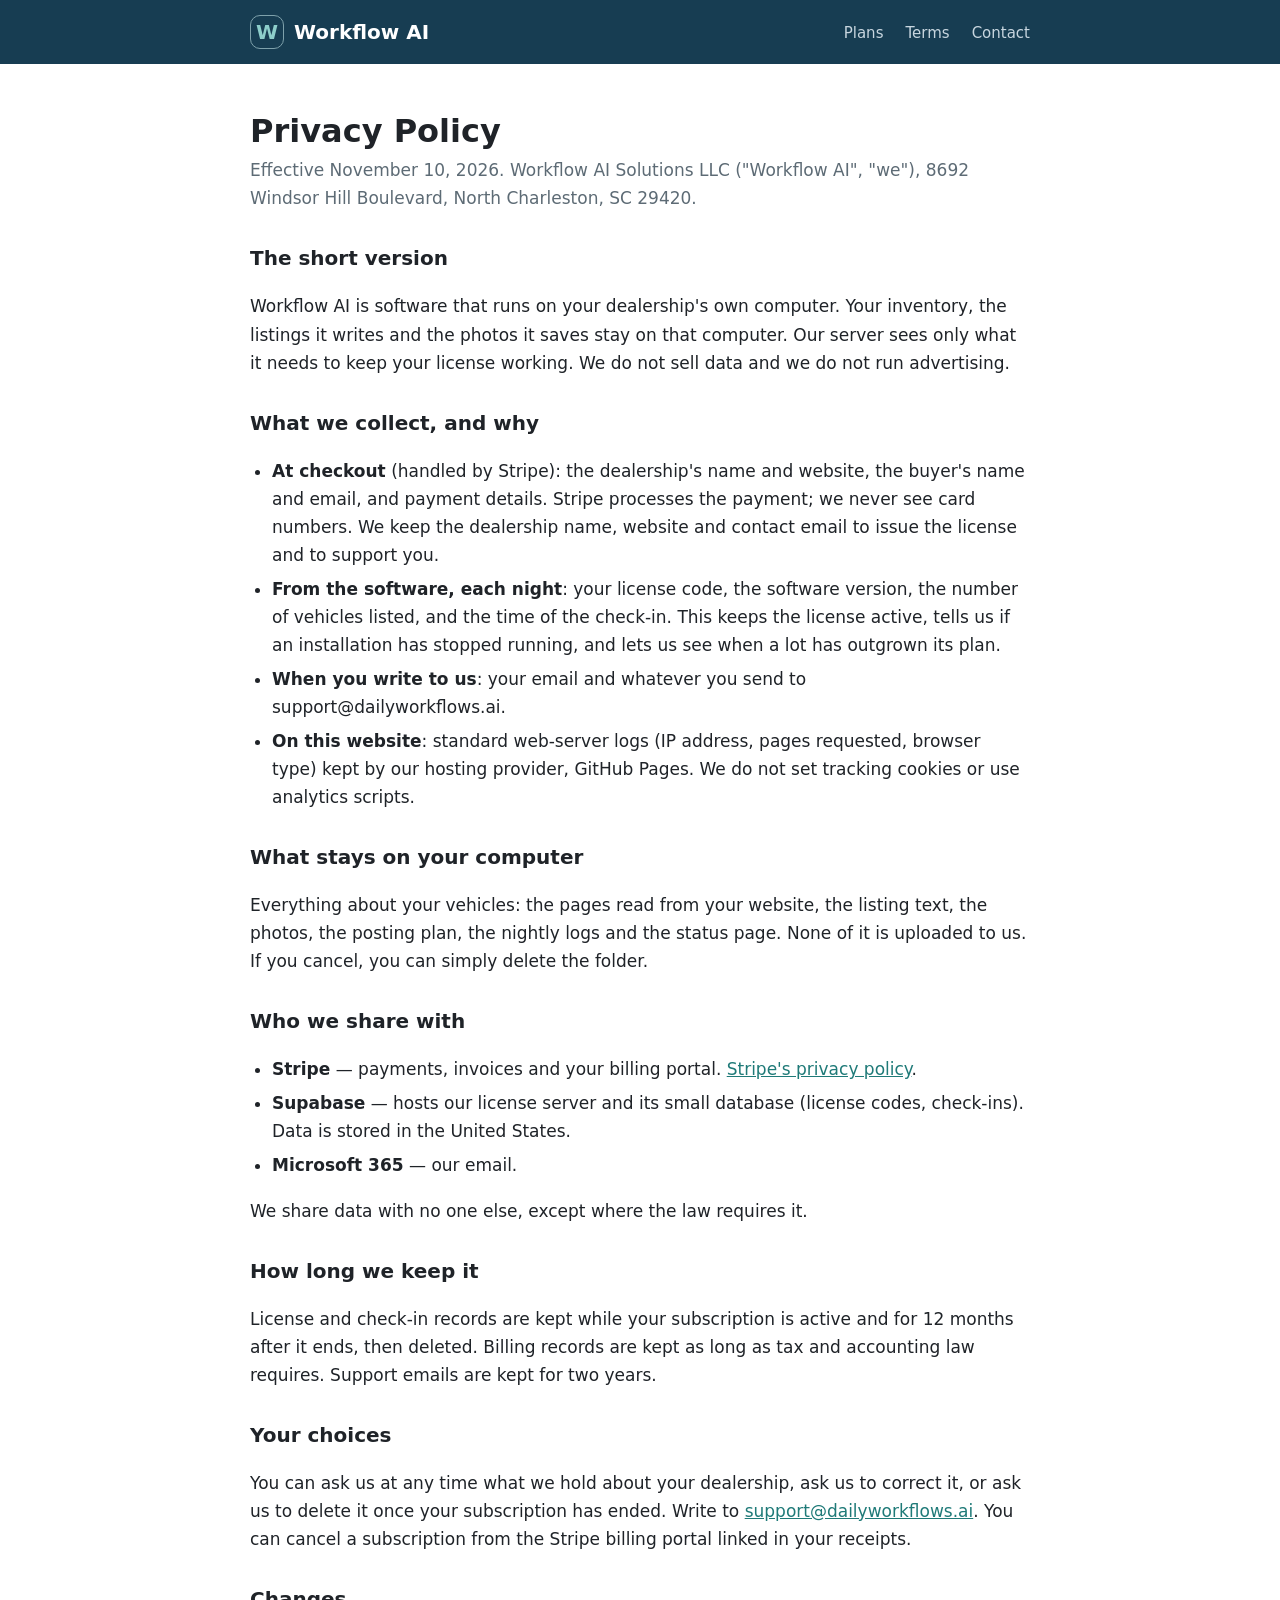
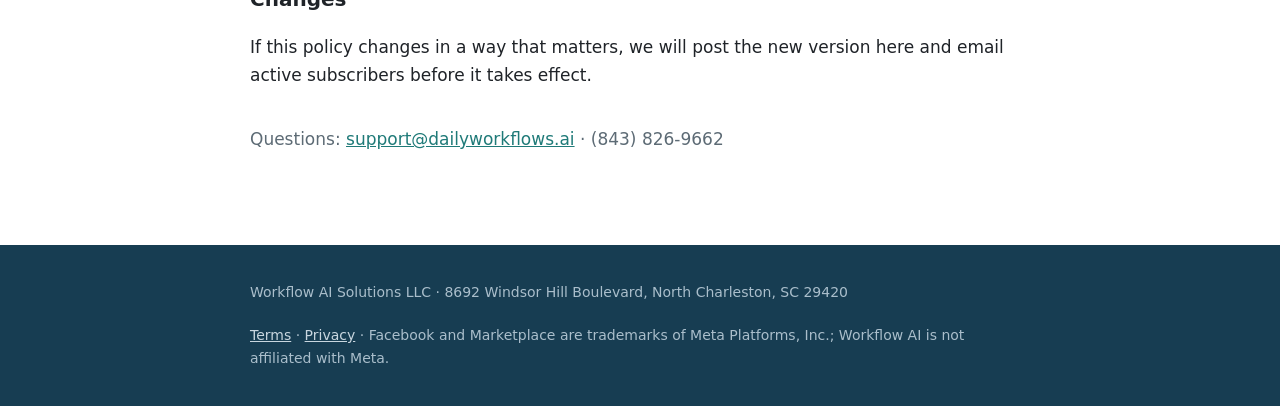
==== privacy.html @ 19c2c509 "Terms (Dealer Subscription Agreement) and privacy policy pages; footer links; company name" ====
<!doctype html>
<html lang="en">
<head>
<meta charset="utf-8">
<meta name="viewport" content="width=device-width, initial-scale=1">
<title>Workflow AI — Privacy Policy</title>
<meta name="description" content="What Workflow AI Solutions LLC collects, where dealer data lives, and how to reach us about it.">
<link rel="icon" href="data:image/svg+xml,%3Csvg xmlns='http://www.w3.org/2000/svg' viewBox='0 0 64 64'%3E%3Crect width='64' height='64' rx='14' fill='%23173d52'/%3E%3Ctext x='32' y='43' font-family='Arial' font-size='34' font-weight='700' text-anchor='middle' fill='%238dceca'%3EW%3C/text%3E%3C/svg%3E">
<style>
:root{--navy:#173d52;--teal:#1f7a78;--mint:#8dceca;--ink:#1f2328;--muted:#5d6b75;--line:#dde4e8}
*{box-sizing:border-box}body{margin:0;font:17px/1.65 system-ui,-apple-system,"Segoe UI",Arial,sans-serif;color:var(--ink);background:#fff}
a{color:var(--teal)}h1{font-size:32px;line-height:1.2;margin:0 0 6px}h2{font-size:20px;margin:30px 0 8px}
.wrap{max-width:820px;margin:0 auto;padding:0 20px}
header{background:var(--navy);color:#e9f0f4}header .wrap{display:flex;align-items:center;justify-content:space-between;height:64px}
.brand{display:flex;align-items:center;gap:10px;font-weight:700;font-size:20px;color:#fff;text-decoration:none}.brand span{width:34px;height:34px;border:1px solid #7ea1ab;border-radius:10px;display:grid;place-items:center;color:var(--mint)}
header nav a{color:#c8d6df;text-decoration:none;margin-left:22px;font-size:15px}
main{padding:48px 0 64px}.meta{color:var(--muted);margin:0 0 28px}ul{padding-left:22px}li{margin:6px 0}
footer{background:var(--navy);color:#aabecb;padding:36px 0;font-size:14px}footer a{color:#c8d6df}footer .wrap{display:flex;justify-content:space-between;gap:20px;flex-wrap:wrap}
</style>
</head>
<body>
<header><div class="wrap">
  <a class="brand" href="/"><span>W</span>Workflow AI</a>
  <nav><a href="/#plans">Plans</a><a href="/terms.html">Terms</a><a href="/#contact">Contact</a></nav>
</div></header>

<main><div class="wrap">
<h1>Privacy Policy</h1>
<p class="meta">Effective November 10, 2026. Workflow AI Solutions LLC ("Workflow AI", "we"), 8692 Windsor Hill Boulevard, North Charleston, SC 29420.</p>

<h2>The short version</h2>
<p>Workflow AI is software that runs on your dealership's own computer. Your inventory, the listings it writes and the photos it saves stay on that computer. Our server sees only what it needs to keep your license working. We do not sell data and we do not run advertising.</p>

<h2>What we collect, and why</h2>
<ul>
  <li><strong>At checkout</strong> (handled by Stripe): the dealership's name and website, the buyer's name and email, and payment details. Stripe processes the payment; we never see card numbers. We keep the dealership name, website and contact email to issue the license and to support you.</li>
  <li><strong>From the software, each night</strong>: your license code, the software version, the number of vehicles listed, and the time of the check-in. This keeps the license active, tells us if an installation has stopped running, and lets us see when a lot has outgrown its plan.</li>
  <li><strong>When you write to us</strong>: your email and whatever you send to support@dailyworkflows.ai.</li>
  <li><strong>On this website</strong>: standard web-server logs (IP address, pages requested, browser type) kept by our hosting provider, GitHub Pages. We do not set tracking cookies or use analytics scripts.</li>
</ul>

<h2>What stays on your computer</h2>
<p>Everything about your vehicles: the pages read from your website, the listing text, the photos, the posting plan, the nightly logs and the status page. None of it is uploaded to us. If you cancel, you can simply delete the folder.</p>

<h2>Who we share with</h2>
<ul>
  <li><strong>Stripe</strong> — payments, invoices and your billing portal. <a href="https://stripe.com/privacy">Stripe's privacy policy</a>.</li>
  <li><strong>Supabase</strong> — hosts our license server and its small database (license codes, check-ins). Data is stored in the United States.</li>
  <li><strong>Microsoft 365</strong> — our email.</li>
</ul>
<p>We share data with no one else, except where the law requires it.</p>

<h2>How long we keep it</h2>
<p>License and check-in records are kept while your subscription is active and for 12 months after it ends, then deleted. Billing records are kept as long as tax and accounting law requires. Support emails are kept for two years.</p>

<h2>Your choices</h2>
<p>You can ask us at any time what we hold about your dealership, ask us to correct it, or ask us to delete it once your subscription has ended. Write to <a href="mailto:support@dailyworkflows.ai">support@dailyworkflows.ai</a>. You can cancel a subscription from the Stripe billing portal linked in your receipts.</p>

<h2>Changes</h2>
<p>If this policy changes in a way that matters, we will post the new version here and email active subscribers before it takes effect.</p>

<p class="meta" style="margin-top:36px">Questions: <a href="mailto:support@dailyworkflows.ai">support@dailyworkflows.ai</a> · (843) 826-9662</p>
</div></main>

<footer><div class="wrap">
  <div>Workflow AI Solutions LLC · 8692 Windsor Hill Boulevard, North Charleston, SC 29420</div>
  <div><a href="/terms.html">Terms</a> · <a href="/privacy.html">Privacy</a> · Facebook and Marketplace are trademarks of Meta Platforms, Inc.; Workflow AI is not affiliated with Meta.</div>
</div></footer>
</body>
</html>
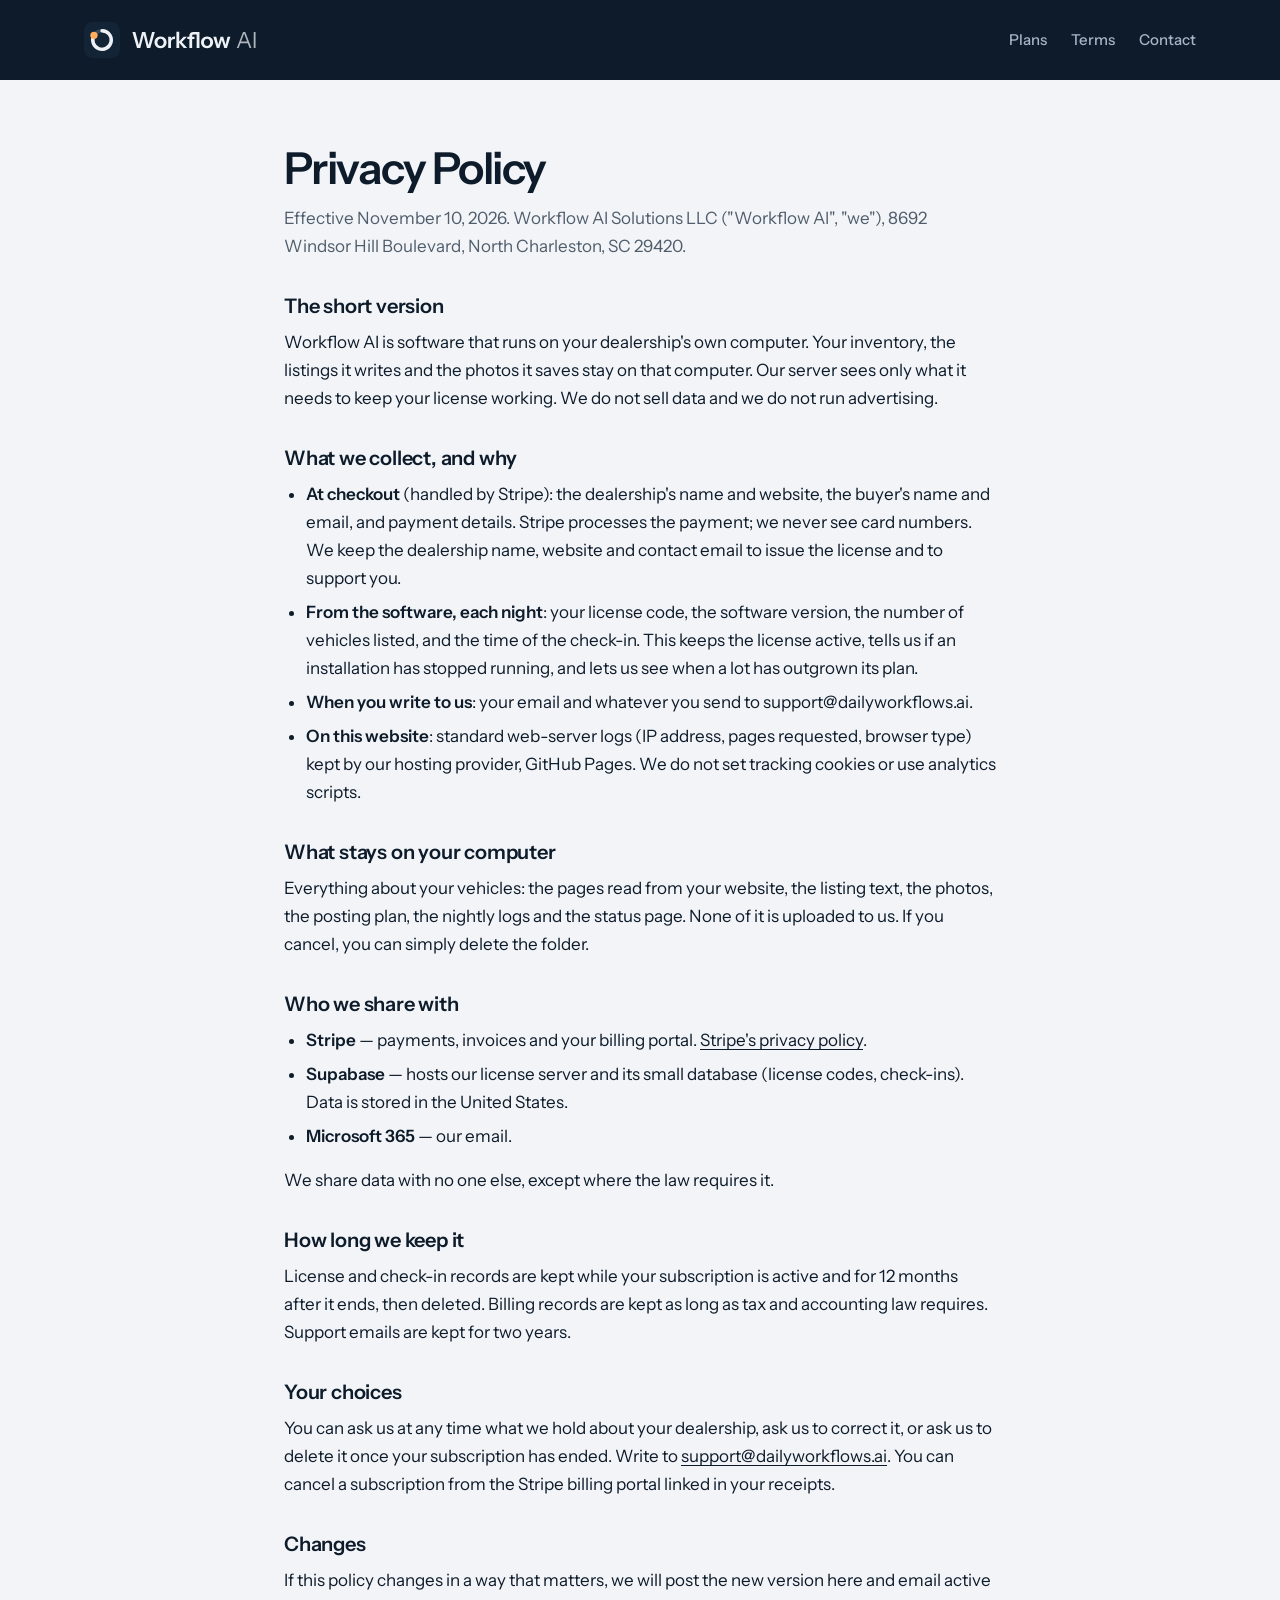
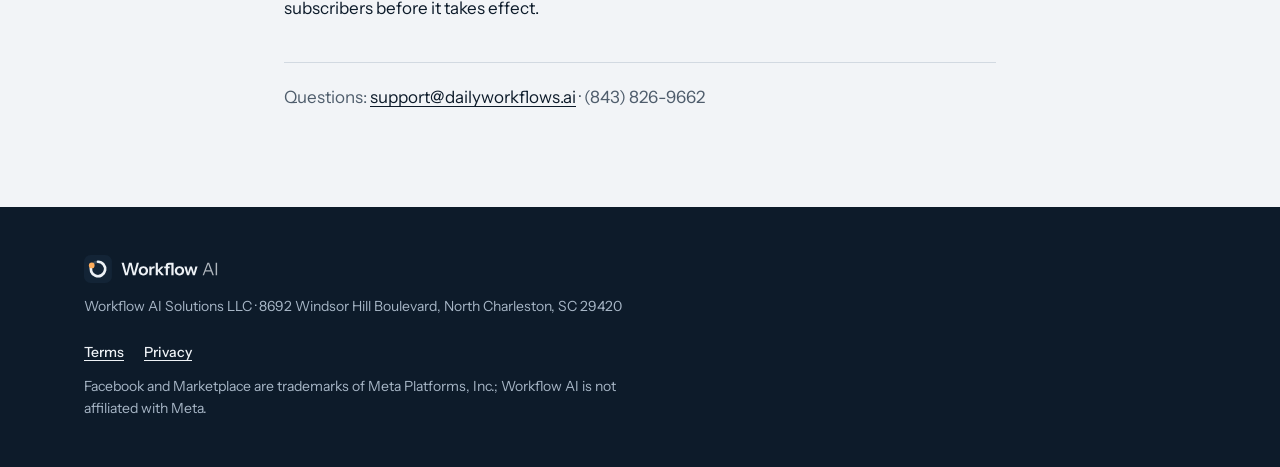
==== commit 67f3f208: "Website in the Workflow AI identity (Night Shift) Restyles home, terms and privacy to the Night Shif" ====
--- a/privacy.html
+++ b/privacy.html
@@ -5,26 +5,21 @@
 <meta name="viewport" content="width=device-width, initial-scale=1">
 <title>Workflow AI — Privacy Policy</title>
 <meta name="description" content="What Workflow AI Solutions LLC collects, where dealer data lives, and how to reach us about it.">
-<link rel="icon" href="data:image/svg+xml,%3Csvg xmlns='http://www.w3.org/2000/svg' viewBox='0 0 64 64'%3E%3Crect width='64' height='64' rx='14' fill='%23173d52'/%3E%3Ctext x='32' y='43' font-family='Arial' font-size='34' font-weight='700' text-anchor='middle' fill='%238dceca'%3EW%3C/text%3E%3C/svg%3E">
-<style>
-:root{--navy:#173d52;--teal:#1f7a78;--mint:#8dceca;--ink:#1f2328;--muted:#5d6b75;--line:#dde4e8}
-*{box-sizing:border-box}body{margin:0;font:17px/1.65 system-ui,-apple-system,"Segoe UI",Arial,sans-serif;color:var(--ink);background:#fff}
-a{color:var(--teal)}h1{font-size:32px;line-height:1.2;margin:0 0 6px}h2{font-size:20px;margin:30px 0 8px}
-.wrap{max-width:820px;margin:0 auto;padding:0 20px}
-header{background:var(--navy);color:#e9f0f4}header .wrap{display:flex;align-items:center;justify-content:space-between;height:64px}
-.brand{display:flex;align-items:center;gap:10px;font-weight:700;font-size:20px;color:#fff;text-decoration:none}.brand span{width:34px;height:34px;border:1px solid #7ea1ab;border-radius:10px;display:grid;place-items:center;color:var(--mint)}
-header nav a{color:#c8d6df;text-decoration:none;margin-left:22px;font-size:15px}
-main{padding:48px 0 64px}.meta{color:var(--muted);margin:0 0 28px}ul{padding-left:22px}li{margin:6px 0}
-footer{background:var(--navy);color:#aabecb;padding:36px 0;font-size:14px}footer a{color:#c8d6df}footer .wrap{display:flex;justify-content:space-between;gap:20px;flex-wrap:wrap}
-</style>
+<meta name="theme-color" content="#0d1b2a">
+<link rel="icon" href="/favicon.ico" sizes="any">
+<link rel="icon" href="/favicon.svg" type="image/svg+xml">
+<link rel="apple-touch-icon" href="/apple-touch-icon.png">
+<link rel="preload" href="/assets/fonts/instrument-sans-latin-400-normal.woff2" as="font" type="font/woff2" crossorigin>
+<link rel="stylesheet" href="/assets/site.css">
 </head>
 <body>
-<header><div class="wrap">
-  <a class="brand" href="/"><span>W</span>Workflow AI</a>
-  <nav><a href="/#plans">Plans</a><a href="/terms.html">Terms</a><a href="/#contact">Contact</a></nav>
+<a class="skip" href="#main">Skip to content</a>
+<header class="wf-header wf-header--site"><div class="wf-header__inner">
+  <a class="wf-header__brand" href="/"><img src="/assets/img/workflow-ai-wordmark-reverse.svg" alt="Workflow AI" width="173" height="36"></a>
+  <nav aria-label="Site"><a href="/#plans">Plans</a><a href="/terms.html">Terms</a><a href="/#contact">Contact</a></nav>
 </div></header>
 
-<main><div class="wrap">
+<main id="main" class="doc">
 <h1>Privacy Policy</h1>
 <p class="meta">Effective November 10, 2026. Workflow AI Solutions LLC ("Workflow AI", "we"), 8692 Windsor Hill Boulevard, North Charleston, SC 29420.</p>
 
@@ -59,12 +54,18 @@
 <h2>Changes</h2>
 <p>If this policy changes in a way that matters, we will post the new version here and email active subscribers before it takes effect.</p>
 
-<p class="meta" style="margin-top:36px">Questions: <a href="mailto:support@dailyworkflows.ai">support@dailyworkflows.ai</a> · (843) 826-9662</p>
-</div></main>
+<p class="contact-line">Questions: <a href="mailto:support@dailyworkflows.ai">support@dailyworkflows.ai</a> · (843) 826-9662</p>
+</main>
 
-<footer><div class="wrap">
-  <div>Workflow AI Solutions LLC · 8692 Windsor Hill Boulevard, North Charleston, SC 29420</div>
-  <div><a href="/terms.html">Terms</a> · <a href="/privacy.html">Privacy</a> · Facebook and Marketplace are trademarks of Meta Platforms, Inc.; Workflow AI is not affiliated with Meta.</div>
+<footer class="footer"><div class="wrap footer__inner">
+  <div>
+    <img src="/assets/img/workflow-ai-wordmark-reverse.svg" alt="Workflow AI" width="135" height="28">
+    <p>Workflow AI Solutions LLC · 8692 Windsor Hill Boulevard, North Charleston, SC 29420</p>
+  </div>
+  <div>
+    <nav aria-label="Legal"><a href="/terms.html">Terms</a><a href="/privacy.html">Privacy</a></nav>
+    <p>Facebook and Marketplace are trademarks of Meta Platforms, Inc.; Workflow AI is not affiliated with Meta.</p>
+  </div>
 </div></footer>
 </body>
 </html>
--- a/assets/site.css
+++ b/assets/site.css
@@ -0,0 +1,263 @@
+/* Workflow AI — dailyworkflows.ai
+   Night Shift design system: https://claude.ai/artifact/TAnzJBJTdouYeSjSUmUwiq
+   Token values are copied from the system's tokens.json; change them there first. Hand-written CSS, no build step. */
+
+/* Fonts: Instrument Sans and JetBrains Mono from Google Fonts, served from this site so visitors make no third-party requests (see assets/fonts/OFL.txt). */
+@font-face { font-family: "Instrument Sans"; font-style: normal; font-weight: 400; font-display: swap; src: url("/assets/fonts/instrument-sans-latin-400-normal.woff2") format("woff2"); }
+@font-face { font-family: "Instrument Sans"; font-style: normal; font-weight: 500; font-display: swap; src: url("/assets/fonts/instrument-sans-latin-500-normal.woff2") format("woff2"); }
+@font-face { font-family: "Instrument Sans"; font-style: normal; font-weight: 600; font-display: swap; src: url("/assets/fonts/instrument-sans-latin-600-normal.woff2") format("woff2"); }
+@font-face { font-family: "JetBrains Mono"; font-style: normal; font-weight: 400; font-display: swap; src: url("/assets/fonts/jetbrains-mono-latin-400-normal.woff2") format("woff2"); }
+
+/* Tokens — light */
+:root {
+  color-scheme: light dark;
+  --surface-100: #f2f4f7;
+  --surface-0: #ffffff;
+  --surface-200: #e8ecf1;
+  --line: #d2d9e1;
+  --line-strong: #78869a;
+  --ink: #0d1b2a;
+  --ink-muted: #4f5d6c;
+  --brand: #0d1b2a;
+  --brand-tile: #0d1b2a;
+  --brand-line: #24374b;
+  --on-brand: #eef2f6;
+  --on-brand-muted: #a7b6c6;
+  --accent: #ffa040;
+  --on-accent: #1a0e00;
+  --accent-ink: #9a4700;
+  --ok: #17784d;
+  --ok-soft: #ddf2e6;
+  --warn: #8c5400;
+  --warn-soft: #fcefd8;
+  --bad: #b42318;
+  --bad-soft: #fbe6e3;
+  --focus: #2563eb;
+  --shadow-raised: 0 1px 2px rgba(13, 27, 42, 0.06), 0 12px 32px rgba(13, 27, 42, 0.10);
+  --shadow-float: 0 1px 2px rgba(5, 12, 19, 0.20), 0 18px 40px rgba(5, 12, 19, 0.28);
+  --space-1: 4px;
+  --space-2: 8px;
+  --space-3: 12px;
+  --space-4: 16px;
+  --space-5: 20px;
+  --space-6: 24px;
+  --space-8: 32px;
+  --space-12: 48px;
+  --space-16: 64px;
+  --space-20: 80px;
+  --radius-sm: 6px;
+  --radius-md: 10px;
+  --radius-lg: 16px;
+  --radius-pill: 999px;
+  --measure-site: 1160px;
+  --measure-app: 940px;
+  --stack-below: 640px;
+  --font-sans: 'Instrument Sans', 'Segoe UI', system-ui, sans-serif;
+  --font-mono: 'JetBrains Mono', Consolas, 'Courier New', monospace;
+}
+/* Tokens — dark, when the visitor's system asks for it */
+@media (prefers-color-scheme: dark) {
+  :root:not([data-theme="light"]) {
+    --surface-100: #09131d;
+    --surface-0: #101e2b;
+    --surface-200: #172839;
+    --line: #22364a;
+    --line-strong: #5a7087;
+    --ink: #e8eef5;
+    --ink-muted: #98a9bb;
+    --brand: #050c13;
+    --brand-tile: #132436;
+    --brand-line: #1c2d3e;
+    --on-brand: #e8eef5;
+    --on-brand-muted: #98a9bb;
+    --accent: #ffad5c;
+    --on-accent: #1a0e00;
+    --accent-ink: #ffb86e;
+    --ok: #5ad39a;
+    --ok-soft: #0f2e22;
+    --warn: #f4c26b;
+    --warn-soft: #33260e;
+    --bad: #ff8b7b;
+    --bad-soft: #3a1815;
+    --focus: #7fb0ff;
+    --shadow-raised: 0 1px 2px rgba(0, 0, 0, 0.40), 0 12px 32px rgba(0, 0, 0, 0.40);
+    --shadow-float: 0 1px 2px rgba(0, 0, 0, 0.50), 0 18px 40px rgba(0, 0, 0, 0.55);
+  }
+}
+:root[data-theme="dark"] {
+  --surface-100: #09131d;
+  --surface-0: #101e2b;
+  --surface-200: #172839;
+  --line: #22364a;
+  --line-strong: #5a7087;
+  --ink: #e8eef5;
+  --ink-muted: #98a9bb;
+  --brand: #050c13;
+  --brand-tile: #132436;
+  --brand-line: #1c2d3e;
+  --on-brand: #e8eef5;
+  --on-brand-muted: #98a9bb;
+  --accent: #ffad5c;
+  --on-accent: #1a0e00;
+  --accent-ink: #ffb86e;
+  --ok: #5ad39a;
+  --ok-soft: #0f2e22;
+  --warn: #f4c26b;
+  --warn-soft: #33260e;
+  --bad: #ff8b7b;
+  --bad-soft: #3a1815;
+  --focus: #7fb0ff;
+  --shadow-raised: 0 1px 2px rgba(0, 0, 0, 0.40), 0 12px 32px rgba(0, 0, 0, 0.40);
+  --shadow-float: 0 1px 2px rgba(0, 0, 0, 0.50), 0 18px 40px rgba(0, 0, 0, 0.55);
+}
+
+/* ---- Components, copied from the system's components/bundle.css ---- */
+/* Button */
+.wf-btn { display: inline-flex; align-items: center; justify-content: center; gap: var(--space-2); min-height: 44px; box-sizing: border-box; padding: var(--space-3) var(--space-5); border: 1px solid transparent; border-radius: var(--radius-md); font: 600 15px/1.2 var(--font-sans); text-decoration: none; white-space: nowrap; cursor: pointer; }
+.wf-btn:focus-visible { outline: 2px solid var(--focus); outline-offset: 2px; }
+.wf-btn--primary { background: var(--accent); border-color: var(--accent); color: var(--on-accent); }
+.wf-btn--primary:hover { filter: brightness(0.95); }
+.wf-btn--solid { background: var(--ink); border-color: var(--ink); color: var(--surface-0); }
+.wf-btn--solid:hover { filter: brightness(1.15); }
+.wf-btn--secondary { background: var(--surface-0); border-color: var(--line-strong); color: var(--ink); }
+.wf-btn--secondary:hover { background: var(--surface-200); }
+.wf-btn--night { background: transparent; border-color: var(--on-brand-muted); color: var(--on-brand); }
+.wf-btn--night:hover { background: var(--brand-line); }
+.wf-btn--quiet { background: transparent; color: var(--ink); padding-inline: var(--space-2); text-decoration: underline; text-underline-offset: 3px; }
+.wf-btn--lg { min-height: 52px; padding: 15px var(--space-6); font-size: 17px; }
+.wf-btn--block { display: flex; width: 100%; }
+.wf-btn[disabled], .wf-btn[aria-disabled="true"] { opacity: 0.5; cursor: not-allowed; filter: none; }
+
+/* Card */
+.wf-card { background: var(--surface-0); color: var(--ink); border: 1px solid var(--line); border-radius: var(--radius-lg); padding: var(--space-6); }
+.wf-card--featured { border-color: var(--ink); box-shadow: var(--shadow-raised); }
+.wf-card__eyebrow { margin: 0; font: 600 13px/18px var(--font-sans); color: var(--ink-muted); }
+.wf-card--featured .wf-card__eyebrow { color: var(--accent-ink); }
+.wf-card__title { margin: 0; font: 600 18px/24px var(--font-sans); letter-spacing: -0.01em; }
+.wf-card__head { display: flex; flex-wrap: wrap; align-items: center; justify-content: space-between; gap: var(--space-3); }
+@media (max-width: 640px) { .wf-card { padding: var(--space-4); } }
+
+/* Header — the night band */
+.wf-header { background: var(--brand); color: var(--on-brand); }
+.wf-header__inner { max-width: var(--measure-app); margin: 0 auto; padding: 14px var(--space-6); display: flex; flex-wrap: wrap; align-items: center; justify-content: space-between; gap: var(--space-3) var(--space-5); box-sizing: border-box; }
+.wf-header--site .wf-header__inner { max-width: var(--measure-site); padding-block: 22px; }
+.wf-header__brand { display: inline-flex; align-items: center; color: var(--on-brand); text-decoration: none; }
+.wf-header__brand img { display: block; height: 30px; width: auto; }
+.wf-header--site .wf-header__brand img { height: 36px; }
+.wf-header nav { display: flex; flex-wrap: wrap; gap: var(--space-2) var(--space-6); font: 500 15px/22px var(--font-sans); }
+.wf-header nav a { color: var(--on-brand-muted); text-decoration: none; }
+.wf-header nav a:hover, .wf-header nav a[aria-current="page"] { color: var(--on-brand); }
+.wf-header a:focus-visible { outline: 2px solid var(--focus); outline-offset: 2px; border-radius: 2px; }
+
+/* Timeline — the night, on the brand band */
+.wf-timeline { margin: 0; padding: 0; list-style: none; display: flex; flex-wrap: wrap; gap: 28px var(--space-6); }
+.wf-timeline > li { position: relative; flex: 1 1 180px; min-width: 0; padding-top: 22px; border-top: 2px solid var(--brand-line); }
+.wf-timeline > li::before { content: ""; position: absolute; top: -7px; left: 0; width: 12px; height: 12px; box-sizing: border-box; border-radius: var(--radius-pill); background: var(--brand); border: 2px solid var(--on-brand-muted); }
+.wf-timeline__time { display: block; font: 400 13px/20px var(--font-mono); color: var(--on-brand-muted); }
+.wf-timeline__text { display: block; margin-top: var(--space-1); font: 400 16px/22px var(--font-sans); color: var(--on-brand); }
+.wf-timeline > li.is-morning { border-top-color: var(--accent); }
+.wf-timeline > li.is-morning::before { background: var(--accent); border-color: var(--accent); }
+.wf-timeline > li.is-morning .wf-timeline__time { color: var(--accent); }
+
+/* ---- Site ---- */
+*, *::before, *::after { box-sizing: border-box; }
+html { -webkit-text-size-adjust: 100%; }
+body { margin: 0; background: var(--surface-100); color: var(--ink); font: 400 17px/26px var(--font-sans); }
+img { display: block; max-width: 100%; height: auto; }
+a { color: var(--ink); text-underline-offset: 3px; }
+a:hover { color: var(--accent-ink); }
+a:focus-visible, summary:focus-visible { outline: 2px solid var(--focus); outline-offset: 2px; border-radius: 2px; }
+h1, h2, h3 { text-wrap: balance; }
+.sr-only { position: absolute; width: 1px; height: 1px; margin: -1px; padding: 0; overflow: hidden; clip: rect(0 0 0 0); white-space: nowrap; border: 0; }
+.skip { position: absolute; left: -9999px; top: var(--space-4); z-index: 10; padding: var(--space-2) var(--space-3); border-radius: var(--radius-sm); background: var(--surface-0); color: var(--ink); }
+.skip:focus { left: var(--space-4); }
+.wrap { max-width: var(--measure-site); margin: 0 auto; padding: 0 var(--space-6); }
+
+/* The night band: header, hero, the night in four steps */
+.band { background: var(--brand); color: var(--on-brand); }
+.hero { display: flex; flex-wrap: wrap; align-items: center; gap: var(--space-12) var(--space-16); padding-top: var(--space-12); }
+.hero__copy { flex: 1 1 520px; min-width: 0; }
+.eyebrow { margin: 0 0 var(--space-5); font: 500 15px/22px var(--font-sans); color: var(--on-brand-muted); }
+.hero h1 { margin: 0; font: 600 64px/66px var(--font-sans); letter-spacing: -0.035em; color: var(--on-brand); }
+.hero__lead { margin: var(--space-6) 0 0; max-width: 34em; font: 400 19px/29px var(--font-sans); color: var(--on-brand-muted); }
+.actions { margin-top: var(--space-8); display: flex; flex-wrap: wrap; gap: var(--space-3); }
+.hero__shot { flex: 1 1 400px; min-width: 0; max-width: 480px; margin: 0; }
+.hero__shot img { width: 100%; border-radius: var(--radius-lg); box-shadow: var(--shadow-float); }
+.hero__shot figcaption { margin-top: var(--space-3); font: 400 14px/20px var(--font-sans); color: var(--on-brand-muted); }
+.night { padding-block: var(--space-16) var(--space-12); }
+
+/* Sections */
+.section { padding: var(--space-20) 0; }
+.section--alt { background: var(--surface-0); border-block: 1px solid var(--line); }
+.section h2 { margin: 0; font: 600 44px/48px var(--font-sans); letter-spacing: -0.035em; }
+.lead { margin: var(--space-3) 0 var(--space-8); max-width: 44em; color: var(--ink-muted); }
+.cards { display: flex; flex-wrap: wrap; gap: var(--space-5); align-items: stretch; }
+.cards > * { flex: 1 1 280px; min-width: 0; }
+.wf-card h3 { margin: 0 0 var(--space-2); font: 600 18px/24px var(--font-sans); letter-spacing: -0.01em; }
+.wf-card p { margin: 0; }
+.step { margin: 0 0 var(--space-3); font: 400 13px/20px var(--font-mono); color: var(--ink-muted); }
+
+/* Plans */
+.plan { display: flex; flex-direction: column; }
+.plan .wf-card__title { margin-top: 6px; }
+.plan__price { margin-top: var(--space-4); font: 600 44px/1 var(--font-sans); letter-spacing: -0.035em; font-variant-numeric: tabular-nums; }
+.plan__price small { font-size: 16px; font-weight: 400; letter-spacing: 0; color: var(--ink-muted); }
+.plan__note { margin: var(--space-2) 0 0; font-size: 15px; color: var(--ink-muted); }
+.plan ul { margin: var(--space-5) 0 var(--space-6); padding: 0; list-style: none; display: flex; flex-direction: column; gap: var(--space-2); font: 400 15px/22px var(--font-sans); }
+.plan li { position: relative; padding-left: 18px; }
+.plan li::before { content: ""; position: absolute; left: 0; top: 8px; width: 6px; height: 6px; border-radius: var(--radius-pill); background: var(--ink-muted); }
+.plan__buy { margin-top: auto; display: flex; flex-direction: column; gap: var(--space-3); text-align: center; }
+.plan__yearly { font: 400 14px/20px var(--font-sans); }
+.fineprint { margin: var(--space-6) 0 0; max-width: 44em; color: var(--ink-muted); }
+
+/* What you get / what we don't do */
+.ticks { margin: var(--space-4) 0 0; padding: 0; list-style: none; display: flex; flex-direction: column; gap: var(--space-3); }
+.ticks li { position: relative; padding-left: 28px; }
+.ticks li::before { content: ""; position: absolute; left: 3px; top: 7px; width: 12px; height: 6px; border-left: 2px solid var(--ok); border-bottom: 2px solid var(--ok); transform: rotate(-45deg); }
+.ticks--not li::before { top: 12px; width: 12px; height: 0; border-left: 0; border-bottom: 2px solid var(--ink-muted); transform: none; }
+
+/* Questions */
+.faq { max-width: 52em; border-top: 1px solid var(--line); }
+.faq details { border-bottom: 1px solid var(--line); }
+.faq summary { position: relative; padding: var(--space-5) var(--space-8) var(--space-5) 0; list-style: none; cursor: pointer; font: 600 18px/24px var(--font-sans); }
+.faq summary::-webkit-details-marker { display: none; }
+.faq summary::after { content: ""; position: absolute; right: 6px; top: 50%; width: 9px; height: 9px; border-right: 2px solid var(--ink-muted); border-bottom: 2px solid var(--ink-muted); transform: translateY(-70%) rotate(45deg); }
+.faq details[open] summary::after { transform: translateY(-25%) rotate(-135deg); }
+.faq details p { margin: 0 0 var(--space-5); max-width: 44em; }
+
+/* Contact */
+.contact { display: flex; flex-wrap: wrap; gap: var(--space-3) var(--space-8); margin: 0; font: 600 22px/30px var(--font-sans); letter-spacing: -0.01em; }
+
+/* Footer */
+.footer { background: var(--brand); color: var(--on-brand-muted); padding: var(--space-12) 0; font: 400 14px/22px var(--font-sans); }
+.footer__inner { display: flex; flex-wrap: wrap; justify-content: space-between; gap: var(--space-6) var(--space-12); }
+.footer img { height: 28px; width: auto; }
+.footer p { margin: var(--space-3) 0 0; max-width: 40em; }
+.footer a { color: var(--on-brand); }
+.footer a:hover { color: var(--on-brand); text-decoration-thickness: 2px; }
+.footer nav { display: flex; gap: var(--space-5); font-weight: 500; }
+
+/* Terms and privacy */
+.doc { max-width: 760px; margin: 0 auto; padding: var(--space-16) var(--space-6) var(--space-20); }
+.doc h1 { margin: 0; font: 600 44px/48px var(--font-sans); letter-spacing: -0.035em; }
+.doc .meta { margin: var(--space-3) 0 var(--space-8); color: var(--ink-muted); }
+.doc h2 { margin: var(--space-8) 0 var(--space-2); font: 600 20px/28px var(--font-sans); letter-spacing: -0.01em; }
+.doc p, .doc li { line-height: 28px; }
+.doc p { margin: 0 0 var(--space-4); }
+.doc ul { margin: 0 0 var(--space-4); padding-left: 22px; }
+.doc li { margin: 6px 0; }
+.doc strong { font-weight: 600; }
+.doc .contact-line { margin-top: 40px; padding-top: var(--space-5); border-top: 1px solid var(--line); color: var(--ink-muted); }
+
+@media (max-width: 640px) {
+  .wrap { padding: 0 var(--space-4); }
+  .hero { padding-top: var(--space-6); gap: var(--space-8); }
+  .hero h1 { font-size: 44px; line-height: 46px; }
+  .night { padding-block: var(--space-12) var(--space-8); }
+  .section { padding: var(--space-12) 0; }
+  .section h2, .doc h1 { font-size: 34px; line-height: 38px; }
+  .contact { font-size: 19px; }
+  .doc { padding: var(--space-8) var(--space-4) var(--space-12); }
+}
+.section .card-title-lg, .card-title-lg { font-size: 26px; line-height: 32px; letter-spacing: -0.02em; }
+.faq { margin-top: var(--space-8); }
